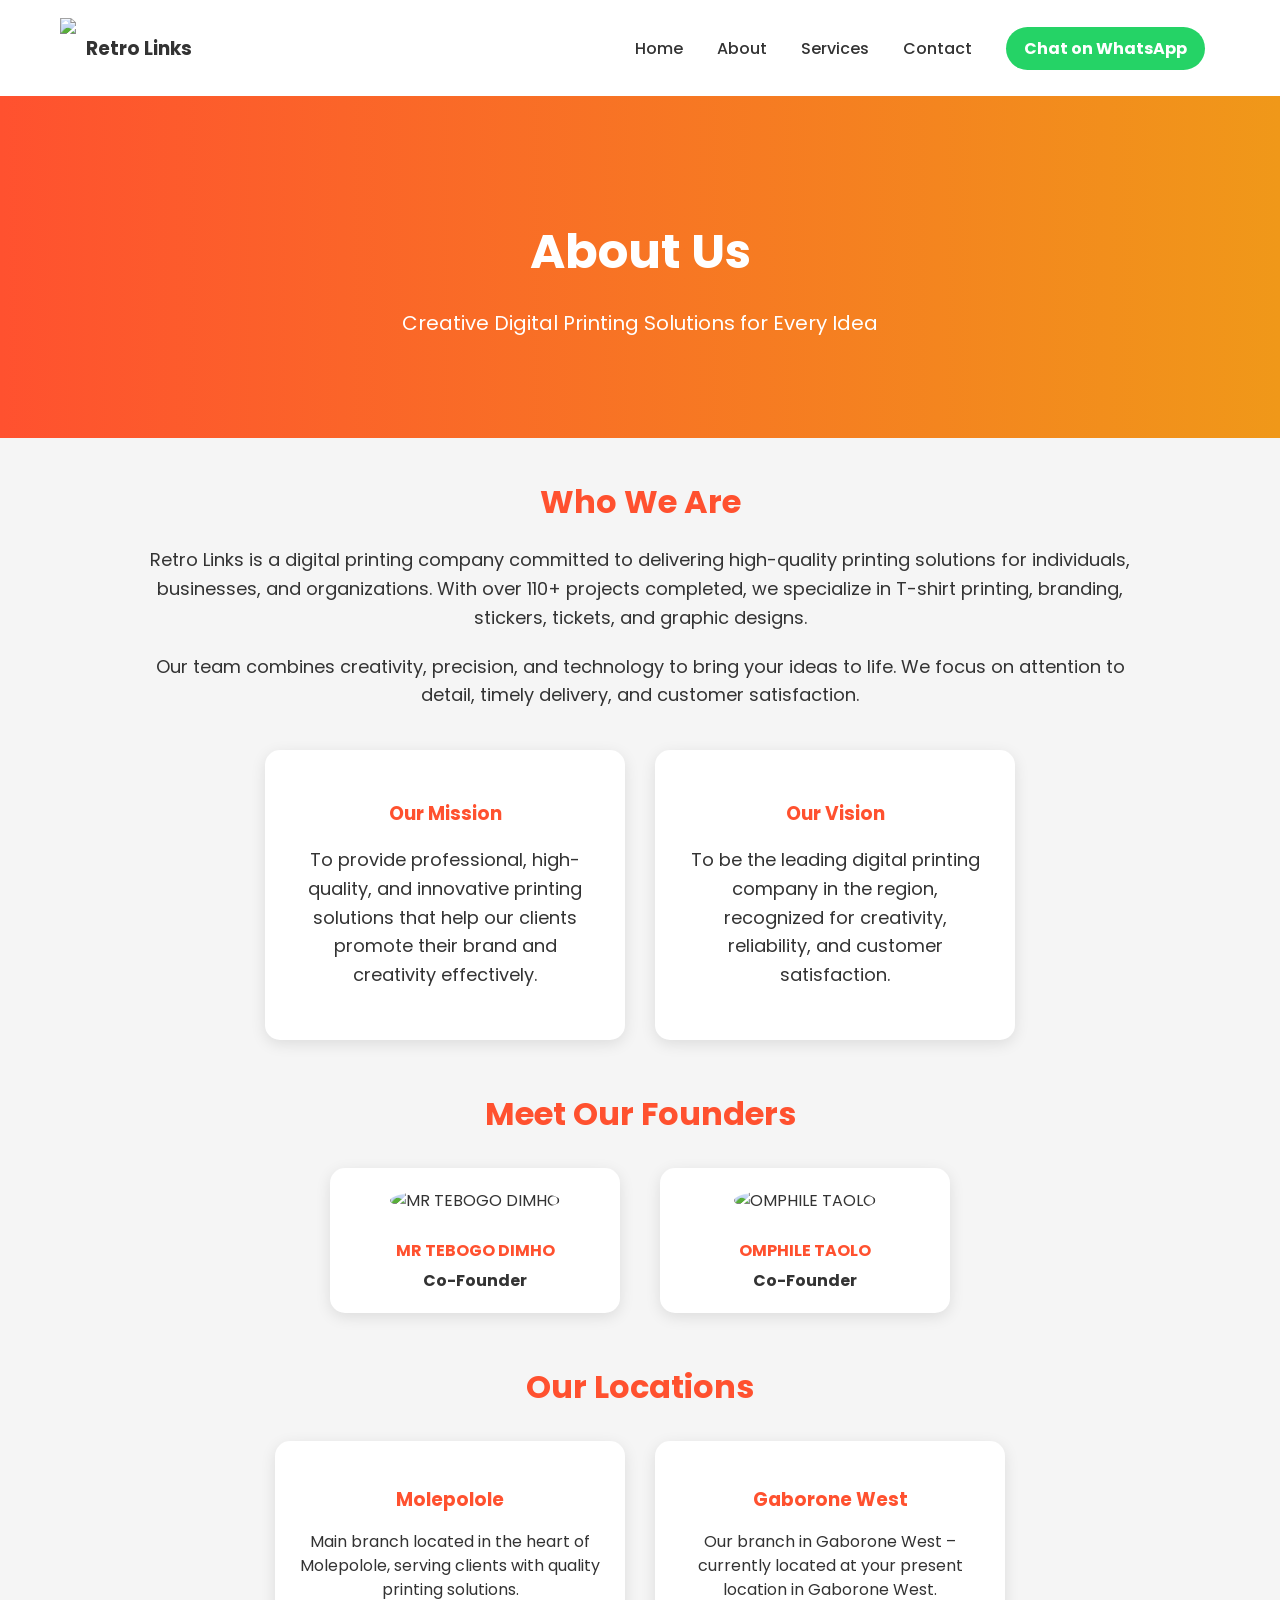
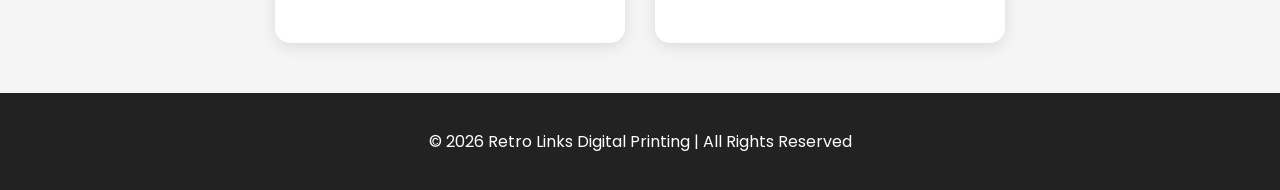
==== about.html @ a04a898c "Add files via upload" ====
<!DOCTYPE html>
<html lang="en">
<head>
<meta charset="UTF-8">
<meta name="viewport" content="width=device-width, initial-scale=1.0">
<title>About Us - Retro Links</title>

<link href="https://fonts.googleapis.com/css2?family=Poppins:wght@300;500;700&display=swap" rel="stylesheet">

<style>
body{
    margin:0;
    font-family:'Poppins', sans-serif;
    background:#f5f5f5;
    color:#333;
}

/* ===== HEADER ===== */
header{
    background:white;
    display:flex;
    justify-content:space-between;
    align-items:center;
    padding:15px 60px;
    box-shadow:0 2px 10px rgba(0,0,0,0.1);
}

.logo{
    display:flex;
    align-items:center;
}

.logo img{
    height:60px;
    margin-right:10px;
}

nav a{
    text-decoration:none;
    margin:0 15px;
    color:#333;
    font-weight:500;
    transition:.3s;
}

nav a:hover{
    color:#ff512f;
}

.whatsapp-btn{
    background:#25D366;
    color:white;
    padding:10px 18px;
    border-radius:25px;
    text-decoration:none;
    font-weight:bold;
    transition:.3s;
}

.whatsapp-btn:hover{
    background:#1ebe5d;
    transform:translateY(-2px);
}

/* ===== HERO ===== */
.hero{
    padding:80px 60px;
    background:linear-gradient(90deg,#ff512f,#f09819);
    color:white;
    text-align:center;
}

.hero h1{
    font-size:48px;
    margin-bottom:10px;
}

.hero p{
    font-size:20px;
}

/* ===== ABOUT CONTENT ===== */
.about-content{
    max-width:1000px;
    margin:40px auto;
    padding:0 20px;
    text-align:center;
}

.about-content h2{
    font-size:32px;
    margin-bottom:20px;
    color:#ff512f;
}

.about-content p{
    font-size:18px;
    line-height:1.6;
    margin-bottom:20px;
}

/* ===== MISSION / VISION ===== */
.mission-vision{
    display:flex;
    flex-wrap: wrap;
    justify-content: center;
    gap:30px;
    margin-top:40px;
}

.mission-vision .box{
    background:white;
    padding:30px;
    border-radius:15px;
    box-shadow:0 4px 15px rgba(0,0,0,0.1);
    width:300px;
    text-align:center;
}

.mission-vision h3{
    color:#ff512f;
    margin-bottom:15px;
}

/* ===== TEAM ===== */
.team{
    max-width:1000px;
    margin:50px auto;
    padding:0 20px;
    text-align:center;
}

.team h2{
    font-size:32px;
    color:#ff512f;
    margin-bottom:30px;
}

.team-members{
    display:flex;
    flex-wrap: wrap;
    justify-content: center;
    gap:40px;
}

.team-member{
    background:white;
    padding:20px;
    border-radius:15px;
    box-shadow:0 4px 15px rgba(0,0,0,0.1);
    width:250px;
    text-align:center;
}

.team-member img{
    width:150px;
    height:150px;
    border-radius:50%;
    object-fit:cover;
    margin-bottom:15px;
}

.team-member h4{
    margin:10px 0 5px;
    color:#ff512f;
}

.team-member p{
    font-weight:bold;
    margin:0;
}

/* ===== LOCATIONS ===== */
.locations{
    max-width:1000px;
    margin:50px auto;
    padding:0 20px;
    text-align:center;
}

.locations h2{
    font-size:32px;
    color:#ff512f;
    margin-bottom:30px;
}

.location-list{
    display:flex;
    flex-wrap: wrap;
    justify-content: center;
    gap:30px;
}

.location-box{
    background:white;
    padding:25px;
    border-radius:15px;
    box-shadow:0 4px 15px rgba(0,0,0,0.1);
    width:300px;
    text-align:center;
}

.location-box h3{
    color:#ff512f;
    margin-bottom:10px;
}

.location-box p{
    font-size:16px;
    line-height:1.5;
}

/* ===== FOOTER ===== */
footer{
    background:#222;
    color:white;
    text-align:center;
    padding:20px;
    margin-top:40px;
}
</style>
</head>
<body>

<!-- HEADER -->
<header>
<div class="logo">
    <img src="IMAGES/YH.JPG">
    <h3>Retro Links</h3>
</div>

<nav>
    <a href="index.html">Home</a>
    <a href="about.html">About</a>
    <a href="services.html">Services</a>
     <a href="contact.html">Contact</a>
    <a class="whatsapp-btn" href="https://wa.me/26772803135" target="_blank">
        Chat on WhatsApp
    </a>
</nav>
</header>

<!-- HERO -->
<section class="hero">
<h1>About Us</h1>
<p>Creative Digital Printing Solutions for Every Idea</p>
</section>

<!-- ABOUT CONTENT -->
<section class="about-content">
<h2>Who We Are</h2>
<p>Retro Links is a digital printing company committed to delivering high-quality printing solutions for individuals, businesses, and organizations. With over 110+ projects completed, we specialize in T-shirt printing, branding, stickers, tickets, and graphic designs.</p>
<p>Our team combines creativity, precision, and technology to bring your ideas to life. We focus on attention to detail, timely delivery, and customer satisfaction.</p>

<!-- MISSION & VISION -->
<div class="mission-vision">
    <div class="box">
        <h3>Our Mission</h3>
        <p>To provide professional, high-quality, and innovative printing solutions that help our clients promote their brand and creativity effectively.</p>
    </div>
    <div class="box">
        <h3>Our Vision</h3>
        <p>To be the leading digital printing company in the region, recognized for creativity, reliability, and customer satisfaction.</p>
    </div>
</div>
</section>

<!-- TEAM / FOUNDERS -->
<section class="team">
<h2>Meet Our Founders</h2>
<div class="team-members">
    <div class="team-member">
        <img src="IMAGES/team/tebogo.jpg" alt="MR TEBOGO DIMHO">
        <h4>MR TEBOGO DIMHO</h4>
        <p>Co-Founder</p>
    </div>
    <div class="team-member">
        <img src="IMAGES/team/omphile.jpg" alt="OMPHILE TAOLO">
        <h4>OMPHILE TAOLO</h4>
        <p>Co-Founder</p>
    </div>
</div>
</section>

<!-- LOCATIONS -->
<section class="locations">
<h2>Our Locations</h2>
<div class="location-list">
    <div class="location-box">
        <h3>Molepolole</h3>
        <p>Main branch located in the heart of Molepolole, serving clients with quality printing solutions.</p>
    </div>
    <div class="location-box">
        <h3>Gaborone West</h3>
        <p>Our branch in Gaborone West – currently located at your present location in Gaborone West.</p>
    </div>
</div>
</section>

<footer>
<p>© 2026 Retro Links Digital Printing | All Rights Reserved</p>
</footer>

</body>
</html>
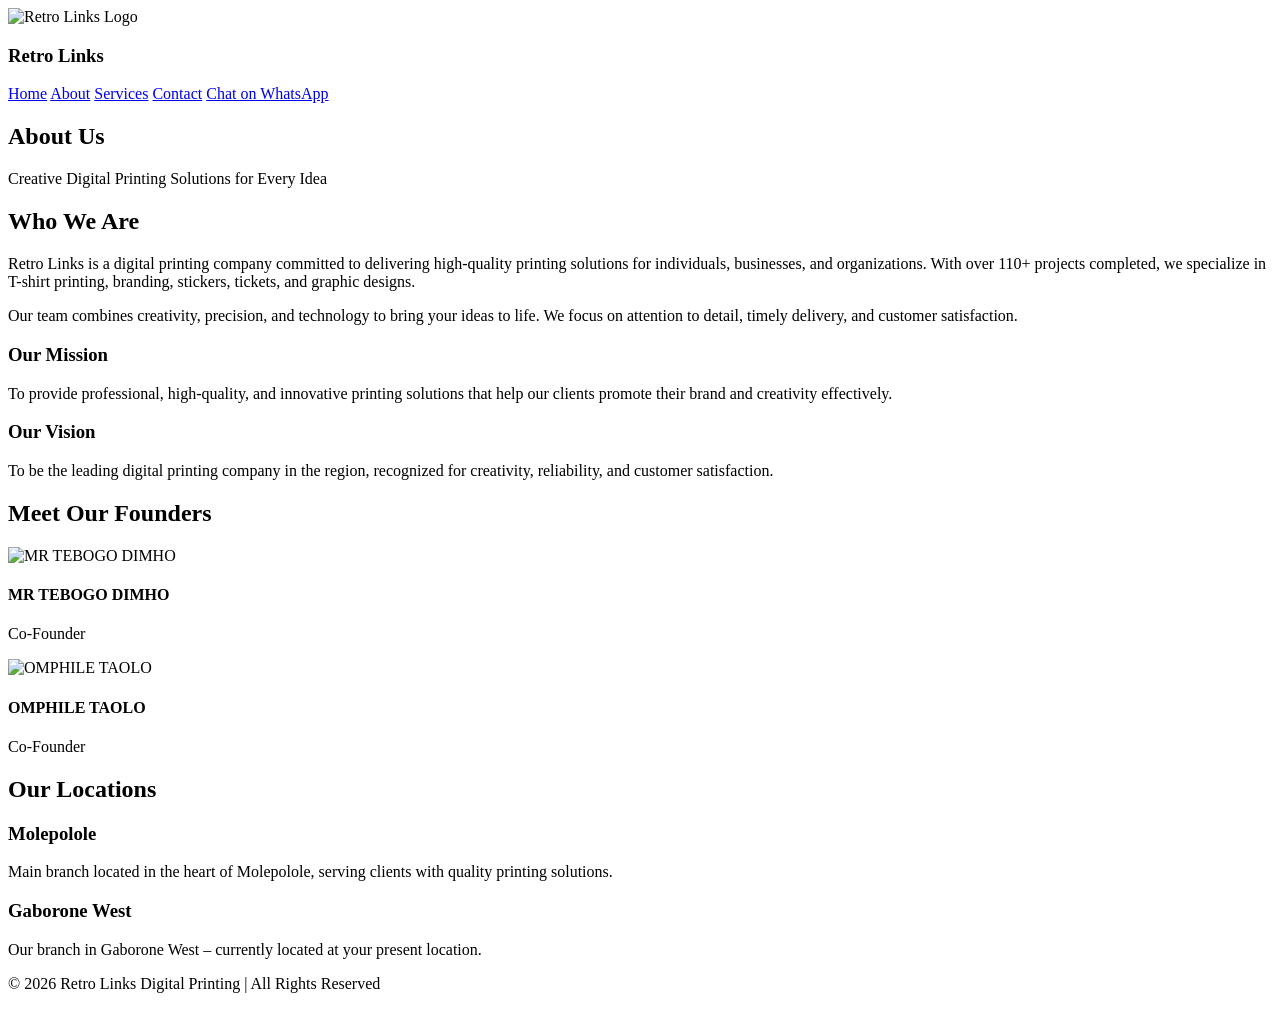
==== commit 49ec1a46: "Update about.html with SEO and mobile meta tags Added mobile-specific meta tags and SEO enhancements" ====
--- a/about.html
+++ b/about.html
@@ -1,305 +1,148 @@
 <!DOCTYPE html>
 <html lang="en">
 <head>
-<meta charset="UTF-8">
-<meta name="viewport" content="width=device-width, initial-scale=1.0">
-<title>About Us - Retro Links</title>
+    <meta charset="UTF-8">
 
-<link href="https://fonts.googleapis.com/css2?family=Poppins:wght@300;500;700&display=swap" rel="stylesheet">
+    <!-- MOBILE FIRST META TAGS -->
+    <meta name="viewport" content="width=device-width, initial-scale=1.0, maximum-scale=5.0">
+    <meta name="theme-color" content="#ff512f">
+    <meta name="mobile-web-app-capable" content="yes">
+    <meta name="apple-mobile-web-app-capable" content="yes">
+    <meta name="apple-mobile-web-app-status-bar-style" content="black-translucent">
+    <meta name="apple-mobile-web-app-title" content="About Retro Links">
+    <meta name="format-detection" content="telephone=yes">
 
-<style>
-body{
-    margin:0;
-    font-family:'Poppins', sans-serif;
-    background:#f5f5f5;
-    color:#333;
-}
+    <!-- SEO META TAGS (ABOUT PAGE SPECIFIC) -->
+    <meta name="description" content="Learn more about Retro Links Digital Printing – our story, mission, vision, and the team behind our creative printing solutions.">
+    <meta name="keywords" content="about Retro Links, digital printing company Botswana, printing team, mission vision printing business">
+    <meta name="author" content="Retro Links Digital Printing">
+    <meta name="robots" content="index, follow">
 
-/* ===== HEADER ===== */
-header{
-    background:white;
-    display:flex;
-    justify-content:space-between;
-    align-items:center;
-    padding:15px 60px;
-    box-shadow:0 2px 10px rgba(0,0,0,0.1);
-}
+    <title>About Us - Retro Links</title>
 
-.logo{
-    display:flex;
-    align-items:center;
-}
+    <!-- OPEN GRAPH (WhatsApp / Facebook) -->
+    <meta property="og:title" content="About Retro Links Digital Printing">
+    <meta property="og:description" content="Discover who we are, our mission, and the creative team behind Retro Links Digital Printing.">
+    <meta property="og:image" content="IMAGES/YH.JPG">
+    <meta property="og:type" content="website">
+    <meta property="og:locale" content="en_BW">
+    <meta property="og:url" content="https://yourwebsite.com/about.html">
 
-.logo img{
-    height:60px;
-    margin-right:10px;
-}
+    <!-- TWITTER -->
+    <meta name="twitter:card" content="summary_large_image">
+    <meta name="twitter:title" content="About Retro Links Digital Printing">
+    <meta name="twitter:description" content="Meet the team and learn more about Retro Links Digital Printing.">
+    <meta name="twitter:image" content="IMAGES/YH.JPG">
 
-nav a{
-    text-decoration:none;
-    margin:0 15px;
-    color:#333;
-    font-weight:500;
-    transition:.3s;
-}
+    <!-- GOOGLE FONT -->
+    <link href="https://fonts.googleapis.com/css2?family=Poppins:wght@300;500;700&display=swap" rel="stylesheet">
 
-nav a:hover{
-    color:#ff512f;
-}
+    <!-- EXTERNAL CSS -->
+    <link rel="stylesheet" href="styles.css">
+</head>
 
-.whatsapp-btn{
-    background:#25D366;
-    color:white;
-    padding:10px 18px;
-    border-radius:25px;
-    text-decoration:none;
-    font-weight:bold;
-    transition:.3s;
-}
-
-.whatsapp-btn:hover{
-    background:#1ebe5d;
-    transform:translateY(-2px);
-}
-
-/* ===== HERO ===== */
-.hero{
-    padding:80px 60px;
-    background:linear-gradient(90deg,#ff512f,#f09819);
-    color:white;
-    text-align:center;
-}
-
-.hero h1{
-    font-size:48px;
-    margin-bottom:10px;
-}
-
-.hero p{
-    font-size:20px;
-}
-
-/* ===== ABOUT CONTENT ===== */
-.about-content{
-    max-width:1000px;
-    margin:40px auto;
-    padding:0 20px;
-    text-align:center;
-}
-
-.about-content h2{
-    font-size:32px;
-    margin-bottom:20px;
-    color:#ff512f;
-}
-
-.about-content p{
-    font-size:18px;
-    line-height:1.6;
-    margin-bottom:20px;
-}
-
-/* ===== MISSION / VISION ===== */
-.mission-vision{
-    display:flex;
-    flex-wrap: wrap;
-    justify-content: center;
-    gap:30px;
-    margin-top:40px;
-}
-
-.mission-vision .box{
-    background:white;
-    padding:30px;
-    border-radius:15px;
-    box-shadow:0 4px 15px rgba(0,0,0,0.1);
-    width:300px;
-    text-align:center;
-}
-
-.mission-vision h3{
-    color:#ff512f;
-    margin-bottom:15px;
-}
-
-/* ===== TEAM ===== */
-.team{
-    max-width:1000px;
-    margin:50px auto;
-    padding:0 20px;
-    text-align:center;
-}
-
-.team h2{
-    font-size:32px;
-    color:#ff512f;
-    margin-bottom:30px;
-}
-
-.team-members{
-    display:flex;
-    flex-wrap: wrap;
-    justify-content: center;
-    gap:40px;
-}
-
-.team-member{
-    background:white;
-    padding:20px;
-    border-radius:15px;
-    box-shadow:0 4px 15px rgba(0,0,0,0.1);
-    width:250px;
-    text-align:center;
-}
-
-.team-member img{
-    width:150px;
-    height:150px;
-    border-radius:50%;
-    object-fit:cover;
-    margin-bottom:15px;
-}
-
-.team-member h4{
-    margin:10px 0 5px;
-    color:#ff512f;
-}
-
-.team-member p{
-    font-weight:bold;
-    margin:0;
-}
-
-/* ===== LOCATIONS ===== */
-.locations{
-    max-width:1000px;
-    margin:50px auto;
-    padding:0 20px;
-    text-align:center;
-}
-
-.locations h2{
-    font-size:32px;
-    color:#ff512f;
-    margin-bottom:30px;
-}
-
-.location-list{
-    display:flex;
-    flex-wrap: wrap;
-    justify-content: center;
-    gap:30px;
-}
-
-.location-box{
-    background:white;
-    padding:25px;
-    border-radius:15px;
-    box-shadow:0 4px 15px rgba(0,0,0,0.1);
-    width:300px;
-    text-align:center;
-}
-
-.location-box h3{
-    color:#ff512f;
-    margin-bottom:10px;
-}
-
-.location-box p{
-    font-size:16px;
-    line-height:1.5;
-}
-
-/* ===== FOOTER ===== */
-footer{
-    background:#222;
-    color:white;
-    text-align:center;
-    padding:20px;
-    margin-top:40px;
-}
-</style>
-</head>
 <body>
 
 <!-- HEADER -->
 <header>
-<div class="logo">
-    <img src="IMAGES/YH.JPG">
-    <h3>Retro Links</h3>
-</div>
+    <div class="logo">
+        <img src="IMAGES/YH.JPG" alt="Retro Links Logo">
+        <h3>Retro Links</h3>
+    </div>
 
-<nav>
-    <a href="index.html">Home</a>
-    <a href="about.html">About</a>
-    <a href="services.html">Services</a>
-     <a href="contact.html">Contact</a>
-    <a class="whatsapp-btn" href="https://wa.me/26772803135" target="_blank">
-        Chat on WhatsApp
-    </a>
-</nav>
+    <nav>
+        <a href="index.html">Home</a>
+        <a href="about.html">About</a>
+        <a href="services.html">Services</a>
+        <a href="contact.html">Contact</a>
+
+        <a class="whatsapp-btn" href="https://wa.me/26772803135" target="_blank">
+            Chat on WhatsApp
+        </a>
+    </nav>
 </header>
 
 <!-- HERO -->
 <section class="hero">
-<h1>About Us</h1>
-<p>Creative Digital Printing Solutions for Every Idea</p>
+    <h1>About Us</h1>
+    <p>Creative Digital Printing Solutions for Every Idea</p>
 </section>
 
 <!-- ABOUT CONTENT -->
 <section class="about-content">
-<h2>Who We Are</h2>
-<p>Retro Links is a digital printing company committed to delivering high-quality printing solutions for individuals, businesses, and organizations. With over 110+ projects completed, we specialize in T-shirt printing, branding, stickers, tickets, and graphic designs.</p>
-<p>Our team combines creativity, precision, and technology to bring your ideas to life. We focus on attention to detail, timely delivery, and customer satisfaction.</p>
+    <h2>Who We Are</h2>
 
-<!-- MISSION & VISION -->
-<div class="mission-vision">
-    <div class="box">
-        <h3>Our Mission</h3>
-        <p>To provide professional, high-quality, and innovative printing solutions that help our clients promote their brand and creativity effectively.</p>
+    <p>
+        Retro Links is a digital printing company committed to delivering high-quality printing solutions for individuals,
+        businesses, and organizations. With over 110+ projects completed, we specialize in T-shirt printing, branding,
+        stickers, tickets, and graphic designs.
+    </p>
+
+    <p>
+        Our team combines creativity, precision, and technology to bring your ideas to life. We focus on attention to detail,
+        timely delivery, and customer satisfaction.
+    </p>
+
+    <!-- MISSION & VISION -->
+    <div class="mission-vision">
+        <div class="box">
+            <h3>Our Mission</h3>
+            <p>
+                To provide professional, high-quality, and innovative printing solutions that help our clients promote
+                their brand and creativity effectively.
+            </p>
+        </div>
+
+        <div class="box">
+            <h3>Our Vision</h3>
+            <p>
+                To be the leading digital printing company in the region, recognized for creativity, reliability,
+                and customer satisfaction.
+            </p>
+        </div>
     </div>
-    <div class="box">
-        <h3>Our Vision</h3>
-        <p>To be the leading digital printing company in the region, recognized for creativity, reliability, and customer satisfaction.</p>
-    </div>
-</div>
 </section>
 
-<!-- TEAM / FOUNDERS -->
+<!-- TEAM -->
 <section class="team">
-<h2>Meet Our Founders</h2>
-<div class="team-members">
-    <div class="team-member">
-        <img src="IMAGES/team/tebogo.jpg" alt="MR TEBOGO DIMHO">
-        <h4>MR TEBOGO DIMHO</h4>
-        <p>Co-Founder</p>
+    <h2>Meet Our Founders</h2>
+
+    <div class="team-members">
+        <div class="team-member">
+            <img src="IMAGES/team/tebogo.jpg" alt="MR TEBOGO DIMHO">
+            <h4>MR TEBOGO DIMHO</h4>
+            <p>Co-Founder</p>
+        </div>
+
+        <div class="team-member">
+            <img src="IMAGES/team/omphile.jpg" alt="OMPHILE TAOLO">
+            <h4>OMPHILE TAOLO</h4>
+            <p>Co-Founder</p>
+        </div>
     </div>
-    <div class="team-member">
-        <img src="IMAGES/team/omphile.jpg" alt="OMPHILE TAOLO">
-        <h4>OMPHILE TAOLO</h4>
-        <p>Co-Founder</p>
-    </div>
-</div>
 </section>
 
 <!-- LOCATIONS -->
 <section class="locations">
-<h2>Our Locations</h2>
-<div class="location-list">
-    <div class="location-box">
-        <h3>Molepolole</h3>
-        <p>Main branch located in the heart of Molepolole, serving clients with quality printing solutions.</p>
+    <h2>Our Locations</h2>
+
+    <div class="location-list">
+        <div class="location-box">
+            <h3>Molepolole</h3>
+            <p>Main branch located in the heart of Molepolole, serving clients with quality printing solutions.</p>
+        </div>
+
+        <div class="location-box">
+            <h3>Gaborone West</h3>
+            <p>Our branch in Gaborone West – currently located at your present location.</p>
+        </div>
     </div>
-    <div class="location-box">
-        <h3>Gaborone West</h3>
-        <p>Our branch in Gaborone West – currently located at your present location in Gaborone West.</p>
-    </div>
-</div>
 </section>
 
+<!-- FOOTER -->
 <footer>
-<p>© 2026 Retro Links Digital Printing | All Rights Reserved</p>
+    <p>© 2026 Retro Links Digital Printing | All Rights Reserved</p>
 </footer>
 
 </body>
-</html>+</html>
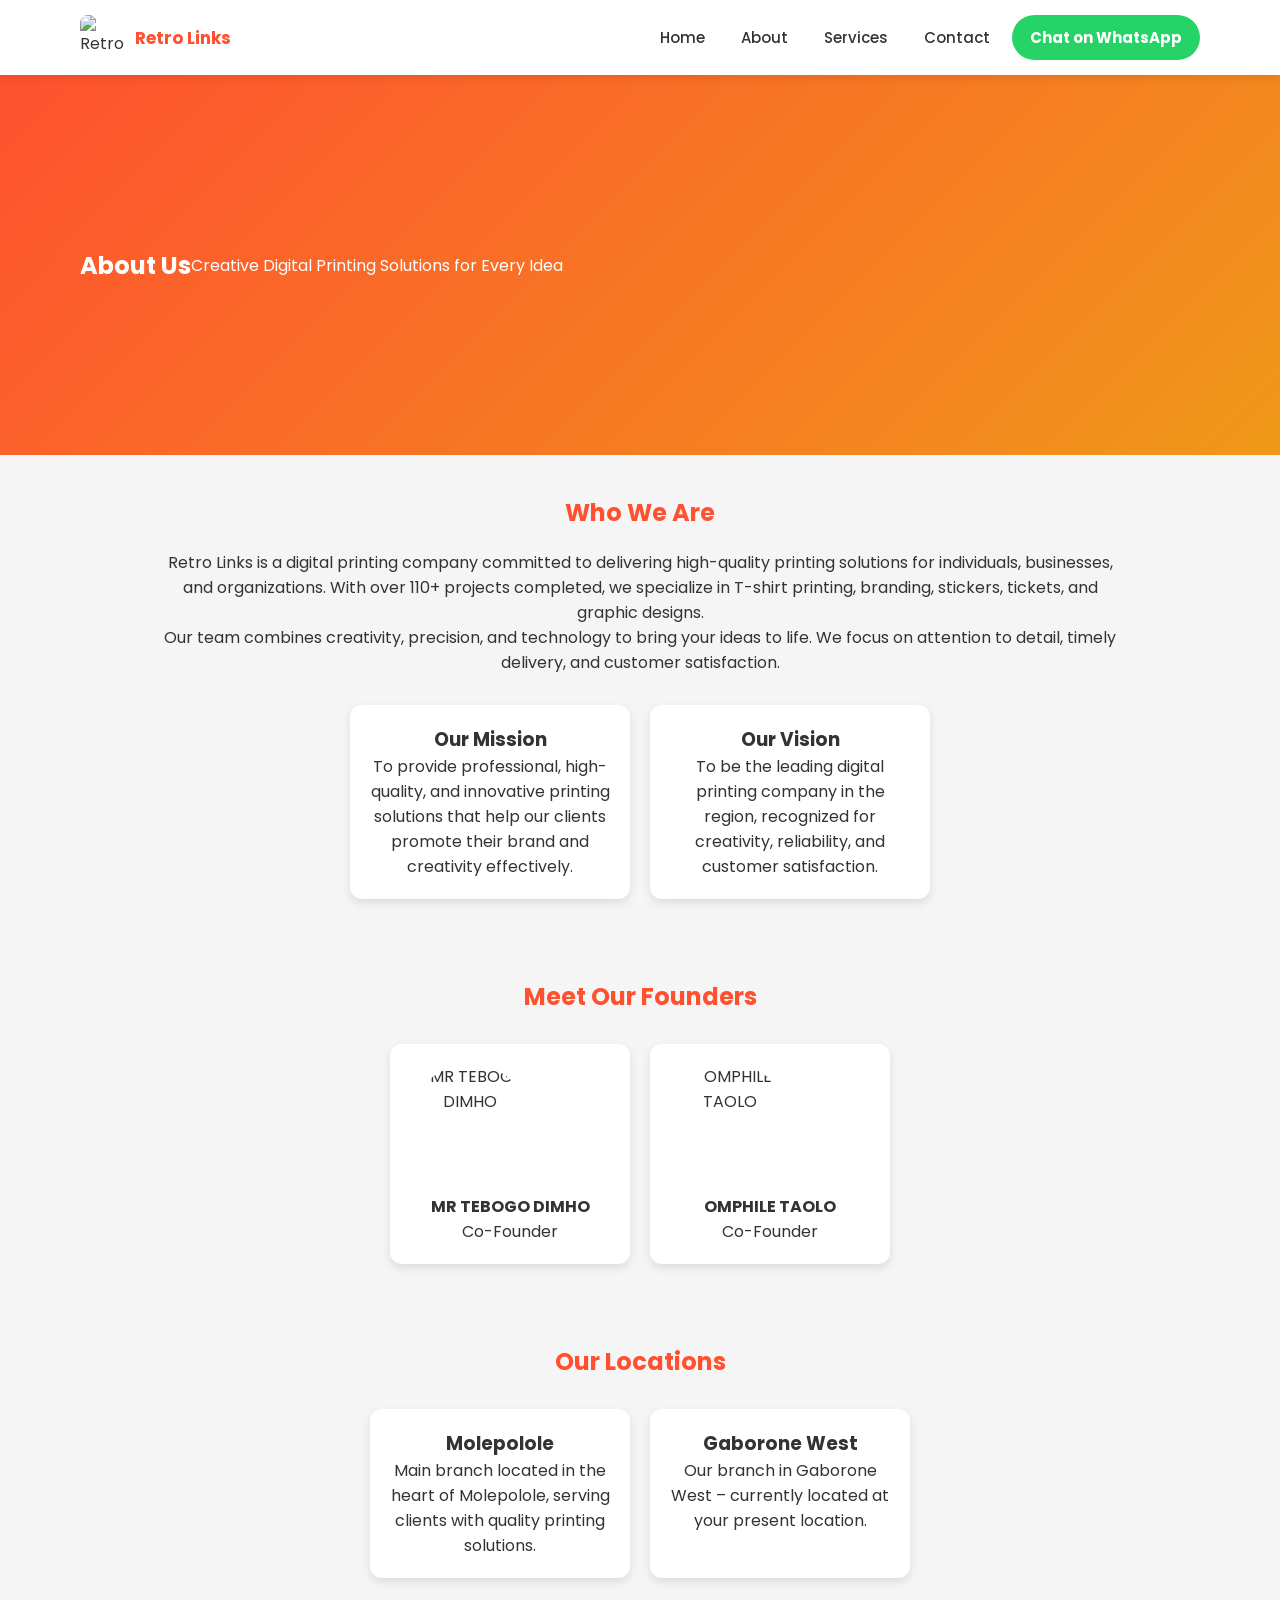
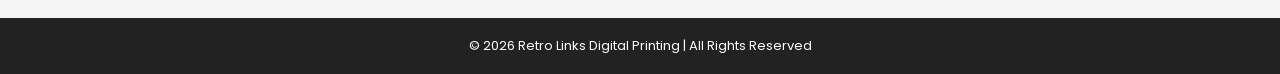
==== commit 035e499e: "Fix HTML encoding issues in about.html" ====
--- a/about.html
+++ b/about.html
@@ -38,7 +38,7 @@
     <link href="https://fonts.googleapis.com/css2?family=Poppins:wght@300;500;700&display=swap" rel="stylesheet">
 
     <!-- EXTERNAL CSS -->
-    <link rel="stylesheet" href="styles.css">
+    <link rel="stylesheet" href="style.css">
 </head>
 
 <body>
--- a/style.css
+++ b/style.css
@@ -0,0 +1,715 @@
+/* ===========================
+   BASE / MOBILE FIRST
+=========================== */
+*, *::before, *::after {
+  box-sizing: border-box;
+  margin: 0;
+  padding: 0;
+}
+
+body {
+  font-family: 'Poppins', sans-serif;
+  background: #f5f5f5;
+  color: #333;
+  font-size: 16px;
+  overflow-x: hidden;
+}
+
+img {
+  max-width: 100%;
+  display: block;
+}
+
+/* ===========================
+   HEADER / NAVBAR
+=========================== */
+header {
+  background: white;
+  display: flex;
+  justify-content: space-between;
+  align-items: center;
+  padding: 12px 20px;
+  box-shadow: 0 2px 10px rgba(0,0,0,0.1);
+  position: sticky;
+  top: 0;
+  z-index: 1000;
+}
+
+.logo {
+  display: flex;
+  align-items: center;
+  gap: 10px;
+}
+
+.logo img {
+  height: 45px;
+  width: 45px;
+  object-fit: cover;
+  border-radius: 8px;
+}
+
+.logo h3 {
+  font-size: 17px;
+  font-weight: 700;
+  color: #ff512f;
+}
+
+/* HAMBURGER BUTTON */
+.hamburger {
+  display: flex;
+  flex-direction: column;
+  justify-content: space-between;
+  width: 28px;
+  height: 20px;
+  background: none;
+  border: none;
+  cursor: pointer;
+  padding: 0;
+  z-index: 1100;
+}
+
+.hamburger span {
+  display: block;
+  height: 3px;
+  background: #333;
+  border-radius: 3px;
+  transition: all 0.3s ease;
+}
+
+.hamburger.active span:nth-child(1) {
+  transform: translateY(8.5px) rotate(45deg);
+}
+.hamburger.active span:nth-child(2) {
+  opacity: 0;
+}
+.hamburger.active span:nth-child(3) {
+  transform: translateY(-8.5px) rotate(-45deg);
+}
+
+/* MOBILE NAV MENU */
+.nav-right {
+  display: none;
+  flex-direction: column;
+  position: absolute;
+  top: 69px;
+  left: 0;
+  right: 0;
+  background: white;
+  padding: 20px;
+  box-shadow: 0 8px 20px rgba(0,0,0,0.12);
+  z-index: 999;
+}
+
+.nav-right.open {
+  display: flex;
+}
+
+nav {
+  display: flex;
+  flex-direction: column;
+  gap: 6px;
+}
+
+nav a {
+  text-decoration: none;
+  color: #333;
+  font-weight: 500;
+  padding: 10px 14px;
+  border-radius: 8px;
+  transition: 0.3s;
+  font-size: 15px;
+}
+
+nav a:hover {
+  color: #ff512f;
+  background: rgba(255,81,47,0.08);
+}
+
+.whatsapp-btn {
+  background: #25D366;
+  color: white !important;
+  padding: 11px 18px !important;
+  border-radius: 25px;
+  text-align: center;
+  font-weight: 700 !important;
+  margin-top: 8px;
+  transition: 0.3s;
+}
+
+.whatsapp-btn:hover {
+  background: #1ebe5d !important;
+  transform: translateY(-2px);
+  box-shadow: 0 5px 12px rgba(0,0,0,0.2);
+}
+
+/* ===========================
+   HERO
+=========================== */
+.hero {
+  display: flex;
+  flex-direction: column;
+  background: linear-gradient(135deg, #ff512f, #f09819);
+  color: white;
+  padding: 40px 20px 0;
+  text-align: center;
+  overflow: hidden;
+}
+
+.hero-text {
+  padding: 0 4px 20px;
+}
+
+.hero-text h1 {
+  font-size: 26px;
+  font-weight: 700;
+  margin-bottom: 10px;
+  line-height: 1.3;
+}
+
+.hero-text p {
+  font-size: 14px;
+  margin-bottom: 8px;
+  opacity: 0.95;
+}
+
+.hero-text .tagline {
+  font-size: 12px;
+  font-weight: 300;
+  opacity: 0.85;
+  letter-spacing: 0.04em;
+}
+
+.hero-image {
+  width: 100%;
+  max-height: 220px;
+  overflow: hidden;
+  display: flex;
+  justify-content: center;
+}
+
+.hero-image img {
+  width: 100%;
+  max-width: 360px;
+  height: 220px;
+  object-fit: cover;
+  object-position: top;
+}
+
+/* ===========================
+   SERVICES
+=========================== */
+.services {
+  text-align: center;
+  padding: 40px 20px;
+}
+
+.services h2 {
+  font-size: 22px;
+  margin-bottom: 28px;
+  font-weight: 700;
+  color: #222;
+}
+
+.service-container {
+  display: grid;
+  grid-template-columns: 1fr 1fr;
+  gap: 16px;
+}
+
+.service-card {
+  background: white;
+  padding: 12px;
+  border-radius: 12px;
+  box-shadow: 0 4px 12px rgba(0,0,0,0.08);
+  transition: 0.3s;
+  cursor: pointer;
+}
+
+.service-card img {
+  width: 100%;
+  height: 130px;
+  object-fit: cover;
+  border-radius: 8px;
+  transition: 0.4s;
+}
+
+.service-card img:hover {
+  box-shadow: 0 0 20px rgba(255,81,47,0.7);
+  transform: scale(1.04);
+}
+
+.service-card h3 {
+  margin-top: 10px;
+  font-size: 13px;
+  font-weight: 600;
+}
+
+.service-card p {
+  font-size: 12px;
+  color: #666;
+  margin-top: 4px;
+}
+
+/* ===========================
+   SPECIALS
+=========================== */
+.specials {
+  display: grid;
+  grid-template-columns: 1fr;
+  gap: 20px;
+  padding: 30px 20px;
+  background: white;
+}
+
+.special-card {
+  background: linear-gradient(135deg, #ff512f, #f09819);
+  color: white;
+  padding: 30px 20px;
+  border-radius: 15px;
+  box-shadow: 0 8px 25px rgba(0,0,0,0.15);
+  text-align: center;
+  transition: 0.4s;
+  cursor: pointer;
+}
+
+.special-card h3 {
+  font-size: 22px;
+  margin-bottom: 10px;
+}
+
+.special-card p {
+  font-size: 15px;
+  opacity: 0.95;
+}
+
+.special-card:hover {
+  transform: scale(1.03);
+  box-shadow: 0 0 30px rgba(255,153,51,0.7);
+}
+
+/* ===========================
+   WHATSAPP CTA
+=========================== */
+.cta {
+  background: #1f7a4c;
+  color: white;
+  text-align: center;
+  padding: 50px 20px;
+}
+
+.cta h2 {
+  font-size: 18px;
+  margin-bottom: 24px;
+  line-height: 1.5;
+}
+
+.cta a {
+  display: inline-block;
+  background: #25D366;
+  color: white;
+  padding: 14px 28px;
+  border-radius: 30px;
+  text-decoration: none;
+  font-size: 16px;
+  font-weight: 700;
+  transition: 0.3s;
+}
+
+.cta a:hover {
+  background: #1ebe5d;
+  transform: translateY(-3px);
+  box-shadow: 0 6px 15px rgba(0,0,0,0.25);
+}
+
+.cta a:active {
+  transform: scale(0.95);
+}
+
+/* ===========================
+   FOOTER
+=========================== */
+footer {
+  background: #222;
+  color: white;
+  text-align: center;
+  padding: 18px 20px;
+  font-size: 13px;
+}
+
+/* ===========================
+   TABLET — 600px+
+=========================== */
+@media (min-width: 600px) {
+
+  header {
+    padding: 14px 30px;
+  }
+
+  .hero {
+    flex-direction: row;
+    align-items: center;
+    padding: 40px 30px 0;
+    text-align: left;
+    min-height: 300px;
+  }
+
+  .hero-text {
+    flex: 1;
+    padding-bottom: 0;
+    padding-right: 20px;
+  }
+
+  .hero-text h1 {
+    font-size: 30px;
+  }
+
+  .hero-text p {
+    font-size: 15px;
+  }
+
+  .hero-image {
+    flex: 0 0 auto;
+    max-height: 300px;
+    width: 40%;
+  }
+
+  .hero-image img {
+    height: 300px;
+    max-width: 100%;
+  }
+
+  .service-container {
+    grid-template-columns: repeat(2, 1fr);
+    gap: 20px;
+  }
+
+  .service-card img {
+    height: 160px;
+  }
+
+  .specials {
+    grid-template-columns: repeat(2, 1fr);
+    padding: 40px 30px;
+  }
+}
+
+/* ===========================
+   LAPTOP / DESKTOP — 900px+
+=========================== */
+@media (min-width: 900px) {
+
+  /* Show desktop nav, hide hamburger */
+  .hamburger {
+    display: none;
+  }
+
+  .nav-right {
+    display: flex !important;
+    flex-direction: row;
+    position: static;
+    padding: 0;
+    box-shadow: none;
+    background: none;
+    top: auto;
+    left: auto;
+    right: auto;
+  }
+
+  nav {
+    flex-direction: row;
+    align-items: center;
+    gap: 8px;
+  }
+
+  .whatsapp-btn {
+    margin-top: 0;
+  }
+
+  header {
+    padding: 15px 60px;
+  }
+
+  .hero {
+    min-height: 380px;
+    padding: 0 60px;
+  }
+
+  .hero-text h1 {
+    font-size: 42px;
+  }
+
+  .hero-text p {
+    font-size: 17px;
+  }
+
+  .hero-image {
+    max-height: 380px;
+    width: auto;
+  }
+
+  .hero-image img {
+    height: 380px;
+    width: auto;
+  }
+
+  .services {
+    padding: 60px 60px;
+  }
+
+  .services h2 {
+    font-size: 32px;
+  }
+
+  .service-container {
+    grid-template-columns: repeat(4, 1fr);
+    gap: 25px;
+  }
+
+  .service-card img {
+    height: 220px;
+  }
+
+  .service-card h3 {
+    font-size: 16px;
+  }
+
+  .service-card p {
+    font-size: 14px;
+  }
+
+  .specials {
+    padding: 60px;
+    grid-template-columns: repeat(2, 1fr);
+    gap: 30px;
+  }
+
+  .cta h2 {
+    font-size: 24px;
+  }
+}
+
+/* ===========================
+   LARGE DESKTOP — 1200px+
+=========================== */
+@media (min-width: 1200px) {
+  header {
+    padding: 15px 80px;
+  }
+
+  .hero {
+    padding: 0 80px;
+  }
+
+  .services,
+  .specials {
+    padding: 70px 80px;
+  }
+}
+/* ===========================
+   EXTRA STYLES FOR ALL PAGES
+   (ADD BELOW YOUR EXISTING CSS)
+=========================== */
+
+/* ===== ABOUT PAGE ===== */
+.about-content {
+  max-width: 1000px;
+  margin: auto;
+  text-align: center;
+  padding: 40px 20px;
+}
+
+.about-content h2 {
+  color: #ff512f;
+  margin-bottom: 20px;
+}
+
+.mission-vision {
+  display: flex;
+  flex-wrap: wrap;
+  justify-content: center;
+  gap: 20px;
+  margin-top: 30px;
+}
+
+.box {
+  background: white;
+  padding: 20px;
+  border-radius: 12px;
+  width: 280px;
+  box-shadow: 0 4px 10px rgba(0,0,0,0.1);
+}
+
+/* ===== TEAM ===== */
+.team {
+  text-align: center;
+  padding: 40px 20px;
+}
+
+.team h2 {
+  color: #ff512f;
+  margin-bottom: 30px;
+}
+
+.team-members {
+  display: flex;
+  flex-wrap: wrap;
+  justify-content: center;
+  gap: 20px;
+}
+
+.team-member {
+  background: white;
+  padding: 20px;
+  border-radius: 12px;
+  width: 240px;
+  box-shadow: 0 4px 10px rgba(0,0,0,0.1);
+}
+
+.team-member img {
+  width: 120px;
+  height: 120px;
+  border-radius: 50%;
+  object-fit: cover;
+  margin-bottom: 10px;
+}
+
+/* ===== LOCATIONS ===== */
+.locations {
+  text-align: center;
+  padding: 40px 20px;
+}
+
+.locations h2 {
+  color: #ff512f;
+  margin-bottom: 30px;
+}
+
+.location-list {
+  display: flex;
+  flex-wrap: wrap;
+  justify-content: center;
+  gap: 20px;
+}
+
+.location-box {
+  background: white;
+  padding: 20px;
+  width: 260px;
+  border-radius: 12px;
+  box-shadow: 0 4px 10px rgba(0,0,0,0.1);
+}
+
+/* ===== CONTACT PAGE ===== */
+.contact-section {
+  max-width: 1000px;
+  margin: auto;
+  padding: 40px 20px;
+}
+
+.contact-section h2 {
+  text-align: center;
+  color: #ff512f;
+  margin-bottom: 30px;
+}
+
+.contact-container {
+  display: flex;
+  flex-wrap: wrap;
+  justify-content: center;
+  gap: 30px;
+}
+
+.contact-form {
+  background: white;
+  padding: 20px;
+  width: 320px;
+  border-radius: 12px;
+  display: flex;
+  flex-direction: column;
+  box-shadow: 0 4px 10px rgba(0,0,0,0.1);
+}
+
+.contact-form input,
+.contact-form textarea {
+  margin-bottom: 10px;
+  padding: 10px;
+  border-radius: 6px;
+  border: 1px solid #ccc;
+}
+
+.contact-form button {
+  background: #ff512f;
+  color: white;
+  border: none;
+  padding: 12px;
+  border-radius: 25px;
+  cursor: pointer;
+  font-weight: bold;
+}
+
+.contact-form button:hover {
+  background: #f09819;
+}
+
+.contact-info {
+  width: 280px;
+  text-align: center;
+}
+
+.contact-info a {
+  display: inline-block;
+  margin-top: 10px;
+  padding: 10px 15px;
+  border-radius: 25px;
+  background: #ff512f;
+  color: white;
+  text-decoration: none;
+}
+
+/* ===== SERVICES PAGE FIX ===== */
+.service-buttons {
+  margin-bottom: 25px;
+}
+
+.service-buttons button.active {
+  background: #f09819;
+}
+
+/* IMPROVE GALLERY */
+.gallery img {
+  transition: transform 0.3s, box-shadow 0.3s;
+}
+
+.gallery img:hover {
+  transform: scale(1.05);
+  box-shadow: 0 5px 15px rgba(0,0,0,0.3);
+}
+
+/* MODAL CLOSE BUTTON */
+#preview-modal span {
+  position: absolute;
+  top: 20px;
+  right: 30px;
+  color: white;
+  font-size: 35px;
+  cursor: pointer;
+}
+
+/* ===== SMALL PHONE FIXES ===== */
+@media(max-width:480px){
+  .hero h1 {
+    font-size: 22px;
+  }
+
+  .hero p {
+    font-size: 14px;
+  }
+
+  .contact-form,
+  .contact-info,
+  .location-box,
+  .team-member,
+  .box {
+    width: 95%;
+  }
+}
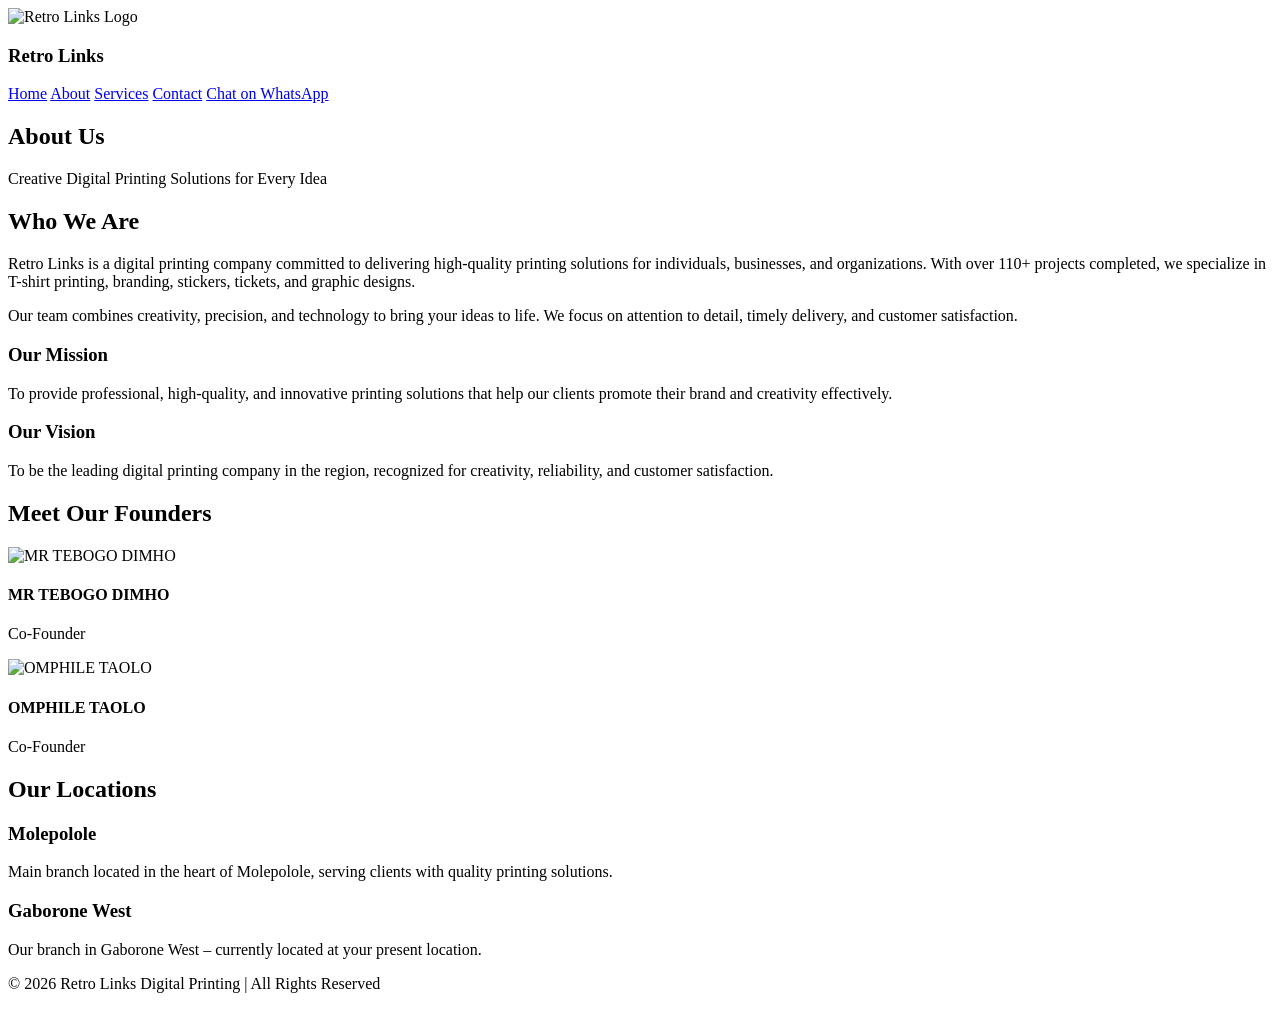
==== commit 5c376178: "Update about.html" ====
--- a/about.html
+++ b/about.html
@@ -23,7 +23,7 @@
     <!-- OPEN GRAPH (WhatsApp / Facebook) -->
     <meta property="og:title" content="About Retro Links Digital Printing">
     <meta property="og:description" content="Discover who we are, our mission, and the creative team behind Retro Links Digital Printing.">
-    <meta property="og:image" content="IMAGES/YH.JPG">
+    <meta property="og:image" content="IMAGES/YH.jpg">
     <meta property="og:type" content="website">
     <meta property="og:locale" content="en_BW">
     <meta property="og:url" content="https://yourwebsite.com/about.html">
@@ -32,13 +32,13 @@
     <meta name="twitter:card" content="summary_large_image">
     <meta name="twitter:title" content="About Retro Links Digital Printing">
     <meta name="twitter:description" content="Meet the team and learn more about Retro Links Digital Printing.">
-    <meta name="twitter:image" content="IMAGES/YH.JPG">
+    <meta name="twitter:image" content="IMAGES/YH.jpg">
 
     <!-- GOOGLE FONT -->
     <link href="https://fonts.googleapis.com/css2?family=Poppins:wght@300;500;700&display=swap" rel="stylesheet">
 
     <!-- EXTERNAL CSS -->
-    <link rel="stylesheet" href="style.css">
+    <link rel="stylesheet" href="style4.css">
 </head>
 
 <body>
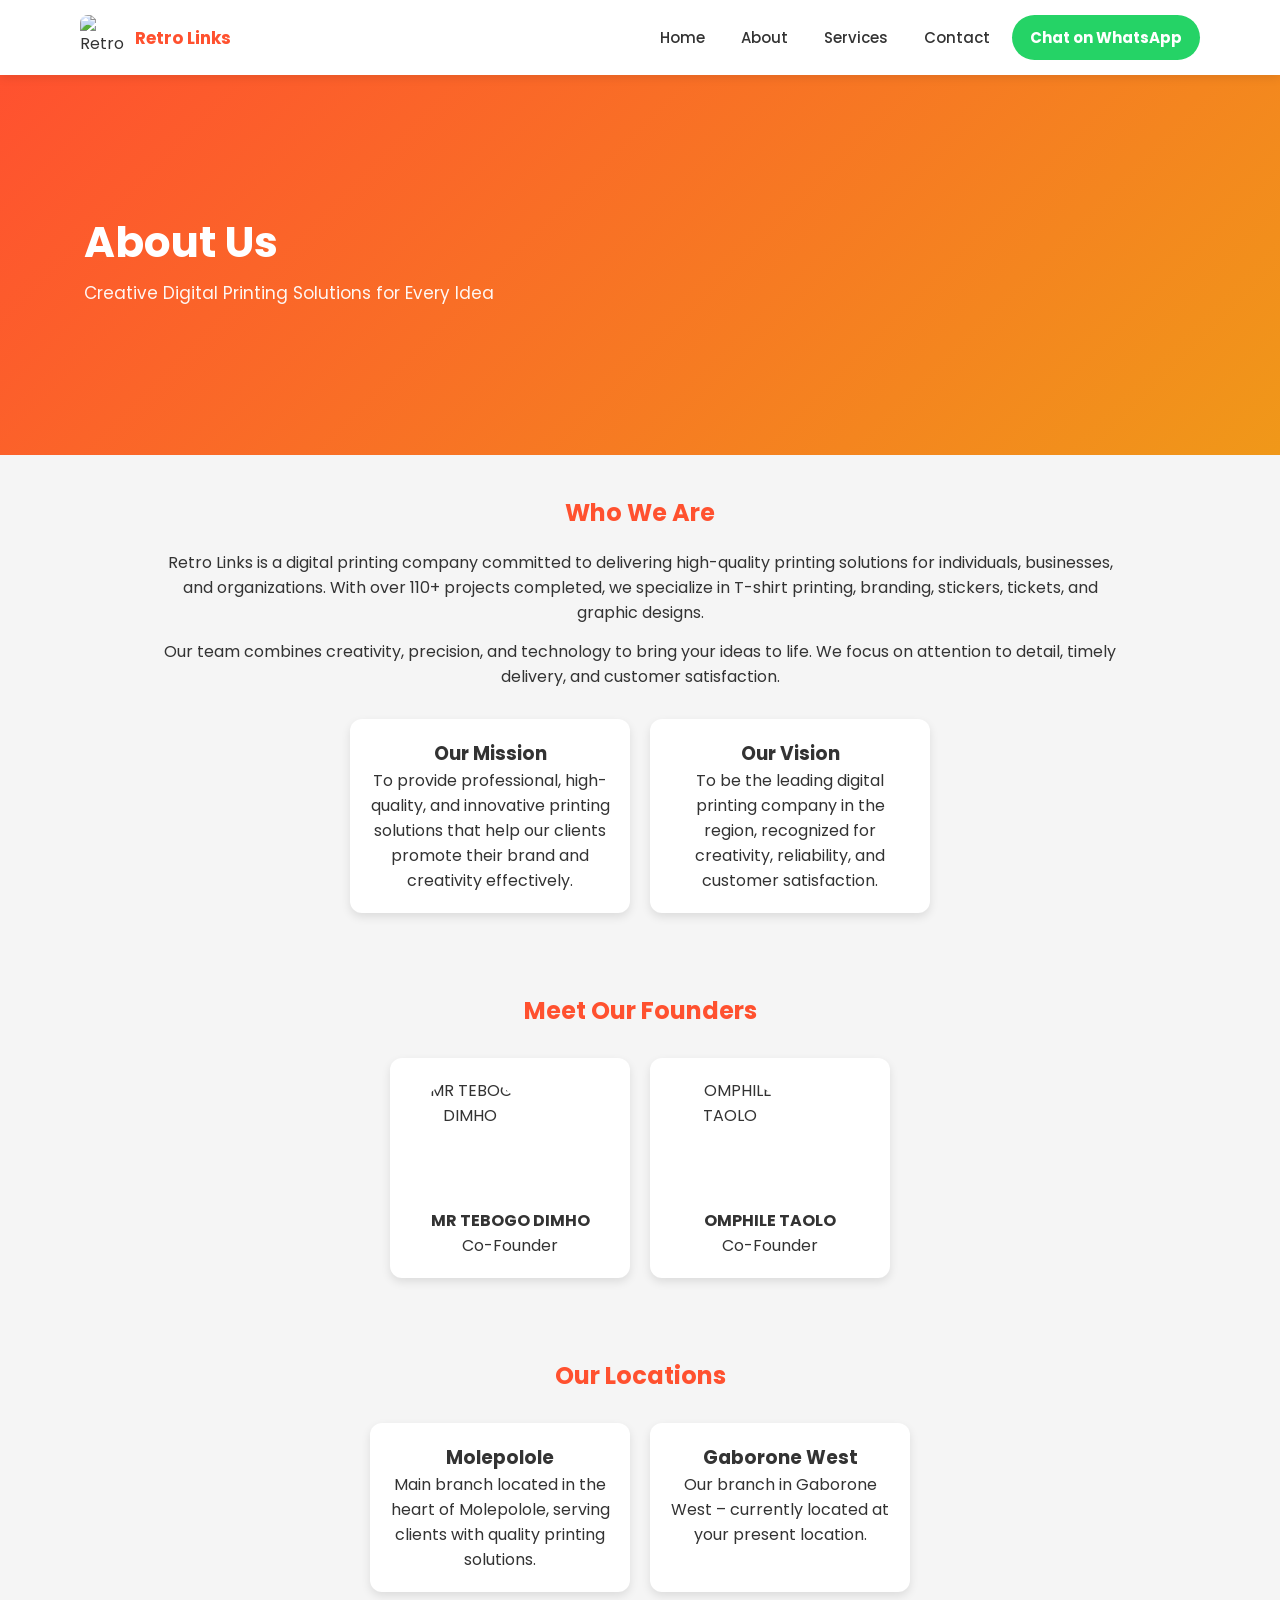
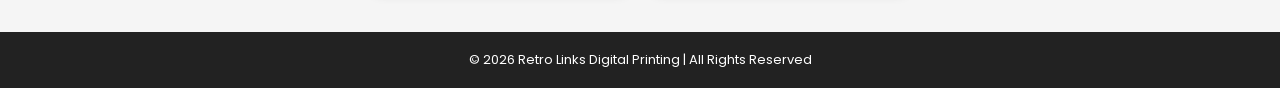
==== commit c06cc7d7: "Implement mobile navigation and update footer Added a hamburger menu for mobile navigation and updat" ====
--- a/about.html
+++ b/about.html
@@ -1,148 +1,152 @@
 <!DOCTYPE html>
 <html lang="en">
 <head>
-    <meta charset="UTF-8">
-
-    <!-- MOBILE FIRST META TAGS -->
-    <meta name="viewport" content="width=device-width, initial-scale=1.0, maximum-scale=5.0">
-    <meta name="theme-color" content="#ff512f">
-    <meta name="mobile-web-app-capable" content="yes">
-    <meta name="apple-mobile-web-app-capable" content="yes">
-    <meta name="apple-mobile-web-app-status-bar-style" content="black-translucent">
-    <meta name="apple-mobile-web-app-title" content="About Retro Links">
-    <meta name="format-detection" content="telephone=yes">
-
-    <!-- SEO META TAGS (ABOUT PAGE SPECIFIC) -->
-    <meta name="description" content="Learn more about Retro Links Digital Printing – our story, mission, vision, and the team behind our creative printing solutions.">
-    <meta name="keywords" content="about Retro Links, digital printing company Botswana, printing team, mission vision printing business">
-    <meta name="author" content="Retro Links Digital Printing">
-    <meta name="robots" content="index, follow">
-
-    <title>About Us - Retro Links</title>
-
-    <!-- OPEN GRAPH (WhatsApp / Facebook) -->
-    <meta property="og:title" content="About Retro Links Digital Printing">
-    <meta property="og:description" content="Discover who we are, our mission, and the creative team behind Retro Links Digital Printing.">
-    <meta property="og:image" content="IMAGES/YH.jpg">
-    <meta property="og:type" content="website">
-    <meta property="og:locale" content="en_BW">
-    <meta property="og:url" content="https://yourwebsite.com/about.html">
-
-    <!-- TWITTER -->
-    <meta name="twitter:card" content="summary_large_image">
-    <meta name="twitter:title" content="About Retro Links Digital Printing">
-    <meta name="twitter:description" content="Meet the team and learn more about Retro Links Digital Printing.">
-    <meta name="twitter:image" content="IMAGES/YH.jpg">
-
-    <!-- GOOGLE FONT -->
-    <link href="https://fonts.googleapis.com/css2?family=Poppins:wght@300;500;700&display=swap" rel="stylesheet">
-
-    <!-- EXTERNAL CSS -->
-    <link rel="stylesheet" href="style4.css">
+  <meta charset="UTF-8">
+  <meta name="viewport" content="width=device-width, initial-scale=1.0, maximum-scale=5.0">
+  <meta name="theme-color" content="#ff512f">
+  <meta name="mobile-web-app-capable" content="yes">
+  <meta name="apple-mobile-web-app-capable" content="yes">
+  <meta name="apple-mobile-web-app-status-bar-style" content="black-translucent">
+  <meta name="apple-mobile-web-app-title" content="About Retro Links">
+  <meta name="format-detection" content="telephone=yes">
+  <meta name="description" content="Learn more about Retro Links Digital Printing – our story, mission, vision, and the team behind our creative printing solutions.">
+  <meta name="keywords" content="about Retro Links, digital printing company Botswana, printing team, mission vision printing business">
+  <meta name="author" content="Retro Links Digital Printing">
+  <meta name="robots" content="index, follow">
+  <title>About Us - Retro Links</title>
+  <meta property="og:title" content="About Retro Links Digital Printing">
+  <meta property="og:description" content="Discover who we are, our mission, and the creative team behind Retro Links Digital Printing.">
+  <meta property="og:image" content="IMAGES/YH.JPG">
+  <meta property="og:type" content="website">
+  <meta property="og:locale" content="en_BW">
+  <meta property="og:url" content="https://yourwebsite.com/about.html">
+  <meta name="twitter:card" content="summary_large_image">
+  <meta name="twitter:title" content="About Retro Links Digital Printing">
+  <meta name="twitter:description" content="Meet the team and learn more about Retro Links Digital Printing.">
+  <meta name="twitter:image" content="IMAGES/YH.JPG">
+  <link href="https://fonts.googleapis.com/css2?family=Poppins:wght@300;500;700&display=swap" rel="stylesheet">
+  <link rel="stylesheet" href="style2.css">
 </head>
 
 <body>
 
 <!-- HEADER -->
 <header>
-    <div class="logo">
-        <img src="IMAGES/YH.JPG" alt="Retro Links Logo">
-        <h3>Retro Links</h3>
-    </div>
+  <div class="logo">
+    <img src="IMAGES/YH.JPG" alt="Retro Links Logo">
+    <h3>Retro Links</h3>
+  </div>
 
+  <button class="hamburger" id="hamburger">
+    <span></span>
+    <span></span>
+    <span></span>
+  </button>
+
+  <div class="nav-right" id="navMenu">
     <nav>
-        <a href="index.html">Home</a>
-        <a href="about.html">About</a>
-        <a href="services.html">Services</a>
-        <a href="contact.html">Contact</a>
-
-        <a class="whatsapp-btn" href="https://wa.me/26772803135" target="_blank">
-            Chat on WhatsApp
-        </a>
+      <a href="index.html">Home</a>
+      <a href="about.html">About</a>
+      <a href="services.html">Services</a>
+      <a href="contact.html">Contact</a>
+      <a class="whatsapp-btn" href="https://wa.me/26772803135" target="_blank">Chat on WhatsApp</a>
     </nav>
+  </div>
 </header>
 
 <!-- HERO -->
 <section class="hero">
+  <div class="hero-text">
     <h1>About Us</h1>
     <p>Creative Digital Printing Solutions for Every Idea</p>
+  </div>
 </section>
 
 <!-- ABOUT CONTENT -->
 <section class="about-content">
-    <h2>Who We Are</h2>
+  <h2>Who We Are</h2>
 
-    <p>
-        Retro Links is a digital printing company committed to delivering high-quality printing solutions for individuals,
-        businesses, and organizations. With over 110+ projects completed, we specialize in T-shirt printing, branding,
-        stickers, tickets, and graphic designs.
-    </p>
+  <p>
+    Retro Links is a digital printing company committed to delivering high-quality printing solutions for individuals,
+    businesses, and organizations. With over 110+ projects completed, we specialize in T-shirt printing, branding,
+    stickers, tickets, and graphic designs.
+  </p>
 
-    <p>
-        Our team combines creativity, precision, and technology to bring your ideas to life. We focus on attention to detail,
-        timely delivery, and customer satisfaction.
-    </p>
+  <p style="margin-top: 14px;">
+    Our team combines creativity, precision, and technology to bring your ideas to life. We focus on attention to detail,
+    timely delivery, and customer satisfaction.
+  </p>
 
-    <!-- MISSION & VISION -->
-    <div class="mission-vision">
-        <div class="box">
-            <h3>Our Mission</h3>
-            <p>
-                To provide professional, high-quality, and innovative printing solutions that help our clients promote
-                their brand and creativity effectively.
-            </p>
-        </div>
+  <!-- MISSION & VISION -->
+  <div class="mission-vision">
+    <div class="box">
+      <h3>Our Mission</h3>
+      <p>
+        To provide professional, high-quality, and innovative printing solutions that help our clients promote
+        their brand and creativity effectively.
+      </p>
+    </div>
 
-        <div class="box">
-            <h3>Our Vision</h3>
-            <p>
-                To be the leading digital printing company in the region, recognized for creativity, reliability,
-                and customer satisfaction.
-            </p>
-        </div>
+    <div class="box">
+      <h3>Our Vision</h3>
+      <p>
+        To be the leading digital printing company in the region, recognized for creativity, reliability,
+        and customer satisfaction.
+      </p>
     </div>
+  </div>
 </section>
 
 <!-- TEAM -->
 <section class="team">
-    <h2>Meet Our Founders</h2>
+  <h2>Meet Our Founders</h2>
 
-    <div class="team-members">
-        <div class="team-member">
-            <img src="IMAGES/team/tebogo.jpg" alt="MR TEBOGO DIMHO">
-            <h4>MR TEBOGO DIMHO</h4>
-            <p>Co-Founder</p>
-        </div>
+  <div class="team-members">
+    <div class="team-member">
+      <img src="IMAGES/team/tebogo.jpg" alt="MR TEBOGO DIMHO">
+      <h4>MR TEBOGO DIMHO</h4>
+      <p>Co-Founder</p>
+    </div>
 
-        <div class="team-member">
-            <img src="IMAGES/team/omphile.jpg" alt="OMPHILE TAOLO">
-            <h4>OMPHILE TAOLO</h4>
-            <p>Co-Founder</p>
-        </div>
+    <div class="team-member">
+      <img src="IMAGES/team/omphile.jpg" alt="OMPHILE TAOLO">
+      <h4>OMPHILE TAOLO</h4>
+      <p>Co-Founder</p>
     </div>
+  </div>
 </section>
 
 <!-- LOCATIONS -->
 <section class="locations">
-    <h2>Our Locations</h2>
+  <h2>Our Locations</h2>
 
-    <div class="location-list">
-        <div class="location-box">
-            <h3>Molepolole</h3>
-            <p>Main branch located in the heart of Molepolole, serving clients with quality printing solutions.</p>
-        </div>
+  <div class="location-list">
+    <div class="location-box">
+      <h3>Molepolole</h3>
+      <p>Main branch located in the heart of Molepolole, serving clients with quality printing solutions.</p>
+    </div>
 
-        <div class="location-box">
-            <h3>Gaborone West</h3>
-            <p>Our branch in Gaborone West – currently located at your present location.</p>
-        </div>
+    <div class="location-box">
+      <h3>Gaborone West</h3>
+      <p>Our branch in Gaborone West – currently located at your present location.</p>
     </div>
+  </div>
 </section>
 
 <!-- FOOTER -->
 <footer>
-    <p>© 2026 Retro Links Digital Printing | All Rights Reserved</p>
+  <p>© 2026 Retro Links Digital Printing | All Rights Reserved</p>
 </footer>
+
+<script>
+  const hamburger = document.getElementById("hamburger");
+  const navMenu = document.getElementById("navMenu");
+
+  hamburger.addEventListener("click", () => {
+    hamburger.classList.toggle("active");
+    navMenu.classList.toggle("open");
+  });
+</script>
 
 </body>
 </html>
--- a/style2.css
+++ b/style2.css
@@ -0,0 +1,788 @@
+/* ===========================
+   BASE / MOBILE FIRST
+=========================== */
+*, *::before, *::after {
+  box-sizing: border-box;
+  margin: 0;
+  padding: 0;
+}
+
+body {
+  font-family: 'Poppins', sans-serif;
+  background: #f5f5f5;
+  color: #333;
+  font-size: 16px;
+  overflow-x: hidden;
+}
+
+img {
+  max-width: 100%;
+  display: block;
+}
+
+/* ===========================
+   HEADER / NAVBAR
+=========================== */
+header {
+  background: white;
+  display: flex;
+  justify-content: space-between;
+  align-items: center;
+  padding: 12px 20px;
+  box-shadow: 0 2px 10px rgba(0,0,0,0.1);
+  position: sticky;
+  top: 0;
+  z-index: 1000;
+}
+
+.logo {
+  display: flex;
+  align-items: center;
+  gap: 10px;
+}
+
+.logo img {
+  height: 45px;
+  width: 45px;
+  object-fit: cover;
+  border-radius: 8px;
+}
+
+.logo h3 {
+  font-size: 17px;
+  font-weight: 700;
+  color: #ff512f;
+}
+
+/* HAMBURGER BUTTON */
+.hamburger {
+  display: flex;
+  flex-direction: column;
+  justify-content: space-between;
+  width: 28px;
+  height: 20px;
+  background: none;
+  border: none;
+  cursor: pointer;
+  padding: 0;
+  z-index: 1100;
+}
+
+.hamburger span {
+  display: block;
+  height: 3px;
+  background: #333;
+  border-radius: 3px;
+  transition: all 0.3s ease;
+}
+
+.hamburger.active span:nth-child(1) {
+  transform: translateY(8.5px) rotate(45deg);
+}
+.hamburger.active span:nth-child(2) {
+  opacity: 0;
+}
+.hamburger.active span:nth-child(3) {
+  transform: translateY(-8.5px) rotate(-45deg);
+}
+
+/* MOBILE NAV MENU */
+.nav-right {
+  display: none;
+  flex-direction: column;
+  position: absolute;
+  top: 69px;
+  left: 0;
+  right: 0;
+  background: white;
+  padding: 20px;
+  box-shadow: 0 8px 20px rgba(0,0,0,0.12);
+  z-index: 999;
+}
+
+.nav-right.open {
+  display: flex;
+}
+
+nav {
+  display: flex;
+  flex-direction: column;
+  gap: 6px;
+}
+
+nav a {
+  text-decoration: none;
+  color: #333;
+  font-weight: 500;
+  padding: 10px 14px;
+  border-radius: 8px;
+  transition: 0.3s;
+  font-size: 15px;
+}
+
+nav a:hover {
+  color: #ff512f;
+  background: rgba(255,81,47,0.08);
+}
+
+.whatsapp-btn {
+  background: #25D366;
+  color: white !important;
+  padding: 11px 18px !important;
+  border-radius: 25px;
+  text-align: center;
+  font-weight: 700 !important;
+  margin-top: 8px;
+  transition: 0.3s;
+}
+
+.whatsapp-btn:hover {
+  background: #1ebe5d !important;
+  transform: translateY(-2px);
+  box-shadow: 0 5px 12px rgba(0,0,0,0.2);
+}
+
+/* ===========================
+   HERO
+=========================== */
+.hero {
+  display: flex;
+  flex-direction: column;
+  background: linear-gradient(135deg, #ff512f, #f09819);
+  color: white;
+  padding: 40px 20px 0;
+  text-align: center;
+  overflow: hidden;
+}
+
+.hero-text {
+  padding: 0 4px 20px;
+}
+
+.hero-text h1 {
+  font-size: 26px;
+  font-weight: 700;
+  margin-bottom: 10px;
+  line-height: 1.3;
+}
+
+.hero-text p {
+  font-size: 14px;
+  margin-bottom: 8px;
+  opacity: 0.95;
+}
+
+.hero-text .tagline {
+  font-size: 12px;
+  font-weight: 300;
+  opacity: 0.85;
+  letter-spacing: 0.04em;
+}
+
+.hero-image {
+  width: 100%;
+  max-height: 220px;
+  overflow: hidden;
+  display: flex;
+  justify-content: center;
+}
+
+.hero-image img {
+  width: 100%;
+  max-width: 360px;
+  height: 220px;
+  object-fit: cover;
+  object-position: top;
+}
+
+/* ===========================
+   SERVICES
+=========================== */
+.services {
+  text-align: center;
+  padding: 40px 20px;
+}
+
+.services h2 {
+  font-size: 22px;
+  margin-bottom: 28px;
+  font-weight: 700;
+  color: #222;
+}
+
+.service-container {
+  display: grid;
+  grid-template-columns: 1fr 1fr;
+  gap: 16px;
+}
+
+.service-card {
+  background: white;
+  padding: 12px;
+  border-radius: 12px;
+  box-shadow: 0 4px 12px rgba(0,0,0,0.08);
+  transition: 0.3s;
+  cursor: pointer;
+}
+
+.service-card img {
+  width: 100%;
+  height: 130px;
+  object-fit: cover;
+  border-radius: 8px;
+  transition: 0.4s;
+}
+
+.service-card img:hover {
+  box-shadow: 0 0 20px rgba(255,81,47,0.7);
+  transform: scale(1.04);
+}
+
+.service-card h3 {
+  margin-top: 10px;
+  font-size: 13px;
+  font-weight: 600;
+}
+
+.service-card p {
+  font-size: 12px;
+  color: #666;
+  margin-top: 4px;
+}
+
+/* ===========================
+   SPECIALS
+=========================== */
+.specials {
+  display: grid;
+  grid-template-columns: 1fr;
+  gap: 20px;
+  padding: 30px 20px;
+  background: white;
+}
+
+.special-card {
+  background: linear-gradient(135deg, #ff512f, #f09819);
+  color: white;
+  padding: 30px 20px;
+  border-radius: 15px;
+  box-shadow: 0 8px 25px rgba(0,0,0,0.15);
+  text-align: center;
+  transition: 0.4s;
+  cursor: pointer;
+}
+
+.special-card h3 {
+  font-size: 22px;
+  margin-bottom: 10px;
+}
+
+.special-card p {
+  font-size: 15px;
+  opacity: 0.95;
+}
+
+.special-card:hover {
+  transform: scale(1.03);
+  box-shadow: 0 0 30px rgba(255,153,51,0.7);
+}
+
+/* ===========================
+   WHATSAPP CTA
+=========================== */
+.cta {
+  background: #1f7a4c;
+  color: white;
+  text-align: center;
+  padding: 50px 20px;
+}
+
+.cta h2 {
+  font-size: 18px;
+  margin-bottom: 24px;
+  line-height: 1.5;
+}
+
+.cta a {
+  display: inline-block;
+  background: #25D366;
+  color: white;
+  padding: 14px 28px;
+  border-radius: 30px;
+  text-decoration: none;
+  font-size: 16px;
+  font-weight: 700;
+  transition: 0.3s;
+}
+
+.cta a:hover {
+  background: #1ebe5d;
+  transform: translateY(-3px);
+  box-shadow: 0 6px 15px rgba(0,0,0,0.25);
+}
+
+.cta a:active {
+  transform: scale(0.95);
+}
+
+/* ===========================
+   FOOTER
+=========================== */
+footer {
+  background: #222;
+  color: white;
+  text-align: center;
+  padding: 18px 20px;
+  font-size: 13px;
+}
+
+/* ===========================
+   TABLET — 600px+
+=========================== */
+@media (min-width: 600px) {
+
+  header {
+    padding: 14px 30px;
+  }
+
+  .hero {
+    flex-direction: row;
+    align-items: center;
+    padding: 40px 30px 0;
+    text-align: left;
+    min-height: 300px;
+  }
+
+  .hero-text {
+    flex: 1;
+    padding-bottom: 0;
+    padding-right: 20px;
+  }
+
+  .hero-text h1 {
+    font-size: 30px;
+  }
+
+  .hero-text p {
+    font-size: 15px;
+  }
+
+  .hero-image {
+    flex: 0 0 auto;
+    max-height: 300px;
+    width: 40%;
+  }
+
+  .hero-image img {
+    height: 300px;
+    max-width: 100%;
+  }
+
+  .service-container {
+    grid-template-columns: repeat(2, 1fr);
+    gap: 20px;
+  }
+
+  .service-card img {
+    height: 160px;
+  }
+
+  .specials {
+    grid-template-columns: repeat(2, 1fr);
+    padding: 40px 30px;
+  }
+}
+
+/* ===========================
+   LAPTOP / DESKTOP — 900px+
+=========================== */
+@media (min-width: 900px) {
+
+  /* Show desktop nav, hide hamburger */
+  .hamburger {
+    display: none;
+  }
+
+  .nav-right {
+    display: flex !important;
+    flex-direction: row;
+    position: static;
+    padding: 0;
+    box-shadow: none;
+    background: none;
+    top: auto;
+    left: auto;
+    right: auto;
+  }
+
+  nav {
+    flex-direction: row;
+    align-items: center;
+    gap: 8px;
+  }
+
+  .whatsapp-btn {
+    margin-top: 0;
+  }
+
+  header {
+    padding: 15px 60px;
+  }
+
+  .hero {
+    min-height: 380px;
+    padding: 0 60px;
+  }
+
+  .hero-text h1 {
+    font-size: 42px;
+  }
+
+  .hero-text p {
+    font-size: 17px;
+  }
+
+  .hero-image {
+    max-height: 380px;
+    width: auto;
+  }
+
+  .hero-image img {
+    height: 380px;
+    width: auto;
+  }
+
+  .services {
+    padding: 60px 60px;
+  }
+
+  .services h2 {
+    font-size: 32px;
+  }
+
+  .service-container {
+    grid-template-columns: repeat(4, 1fr);
+    gap: 25px;
+  }
+
+  .service-card img {
+    height: 220px;
+  }
+
+  .service-card h3 {
+    font-size: 16px;
+  }
+
+  .service-card p {
+    font-size: 14px;
+  }
+
+  .specials {
+    padding: 60px;
+    grid-template-columns: repeat(2, 1fr);
+    gap: 30px;
+  }
+
+  .cta h2 {
+    font-size: 24px;
+  }
+}
+
+/* ===========================
+   LARGE DESKTOP — 1200px+
+=========================== */
+@media (min-width: 1200px) {
+  header {
+    padding: 15px 80px;
+  }
+
+  .hero {
+    padding: 0 80px;
+  }
+
+  .services,
+  .specials {
+    padding: 70px 80px;
+  }
+}
+/* ===========================
+   EXTRA STYLES FOR ALL PAGES
+   (ADD BELOW YOUR EXISTING CSS)
+=========================== */
+
+/* ===== ABOUT PAGE ===== */
+.about-content {
+  max-width: 1000px;
+  margin: auto;
+  text-align: center;
+  padding: 40px 20px;
+}
+
+.about-content h2 {
+  color: #ff512f;
+  margin-bottom: 20px;
+}
+
+.mission-vision {
+  display: flex;
+  flex-wrap: wrap;
+  justify-content: center;
+  gap: 20px;
+  margin-top: 30px;
+}
+
+.box {
+  background: white;
+  padding: 20px;
+  border-radius: 12px;
+  width: 280px;
+  box-shadow: 0 4px 10px rgba(0,0,0,0.1);
+}
+
+/* ===== TEAM ===== */
+.team {
+  text-align: center;
+  padding: 40px 20px;
+}
+
+.team h2 {
+  color: #ff512f;
+  margin-bottom: 30px;
+}
+
+.team-members {
+  display: flex;
+  flex-wrap: wrap;
+  justify-content: center;
+  gap: 20px;
+}
+
+.team-member {
+  background: white;
+  padding: 20px;
+  border-radius: 12px;
+  width: 240px;
+  box-shadow: 0 4px 10px rgba(0,0,0,0.1);
+}
+
+.team-member img {
+  width: 120px;
+  height: 120px;
+  border-radius: 50%;
+  object-fit: cover;
+  margin-bottom: 10px;
+}
+
+/* ===== LOCATIONS ===== */
+.locations {
+  text-align: center;
+  padding: 40px 20px;
+}
+
+.locations h2 {
+  color: #ff512f;
+  margin-bottom: 30px;
+}
+
+.location-list {
+  display: flex;
+  flex-wrap: wrap;
+  justify-content: center;
+  gap: 20px;
+}
+
+.location-box {
+  background: white;
+  padding: 20px;
+  width: 260px;
+  border-radius: 12px;
+  box-shadow: 0 4px 10px rgba(0,0,0,0.1);
+}
+
+/* ===== CONTACT PAGE ===== */
+.contact-section {
+  max-width: 1000px;
+  margin: auto;
+  padding: 40px 20px;
+}
+
+.contact-section h2 {
+  text-align: center;
+  color: #ff512f;
+  margin-bottom: 30px;
+}
+
+.contact-container {
+  display: flex;
+  flex-wrap: wrap;
+  justify-content: center;
+  gap: 30px;
+}
+
+.contact-form {
+  background: white;
+  padding: 20px;
+  width: 320px;
+  border-radius: 12px;
+  display: flex;
+  flex-direction: column;
+  box-shadow: 0 4px 10px rgba(0,0,0,0.1);
+}
+
+.contact-form input,
+.contact-form textarea {
+  margin-bottom: 10px;
+  padding: 10px;
+  border-radius: 6px;
+  border: 1px solid #ccc;
+}
+
+.contact-form button {
+  background: #ff512f;
+  color: white;
+  border: none;
+  padding: 12px;
+  border-radius: 25px;
+  cursor: pointer;
+  font-weight: bold;
+}
+
+.contact-form button:hover {
+  background: #f09819;
+}
+
+.contact-info {
+  width: 280px;
+  text-align: center;
+}
+
+.contact-info a {
+  display: inline-block;
+  margin-top: 10px;
+  padding: 10px 15px;
+  border-radius: 25px;
+  background: #ff512f;
+  color: white;
+  text-decoration: none;
+}
+
+/* ===== SERVICES PAGE ===== */
+.service-buttons {
+  display: flex;
+  flex-wrap: wrap;
+  gap: 10px;
+  justify-content: center;
+  margin-bottom: 25px;
+}
+
+.service-buttons button {
+  padding: 9px 20px;
+  border-radius: 25px;
+  border: 2px solid #ff512f;
+  background: white;
+  color: #ff512f;
+  font-family: 'Poppins', sans-serif;
+  font-size: 13px;
+  font-weight: 600;
+  cursor: pointer;
+  transition: background 0.3s, color 0.3s, transform 0.2s;
+}
+
+.service-buttons button:hover {
+  background: #ff512f;
+  color: white;
+  transform: translateY(-2px);
+}
+
+.service-buttons button.active {
+  background: #f09819;
+  color: white;
+  border-color: #f09819;
+}
+
+/* GALLERY GRID */
+.gallery {
+  display: grid;
+  grid-template-columns: repeat(2, 1fr);
+  gap: 12px;
+}
+
+.gallery img {
+  width: 100%;
+  aspect-ratio: 4 / 3;
+  object-fit: cover;
+  border-radius: 10px;
+  cursor: pointer;
+  transition: transform 0.3s, box-shadow 0.3s;
+}
+
+.gallery img:hover {
+  transform: scale(1.05);
+  box-shadow: 0 5px 15px rgba(0,0,0,0.3);
+}
+
+/* MODAL */
+#preview-modal {
+  display: none;
+  position: fixed;
+  inset: 0;
+  background: rgba(0,0,0,0.88);
+  z-index: 9999;
+  align-items: center;
+  justify-content: center;
+}
+
+#preview-modal img {
+  max-width: 92vw;
+  max-height: 88vh;
+  border-radius: 10px;
+  object-fit: contain;
+}
+
+#preview-modal span {
+  position: absolute;
+  top: 20px;
+  right: 30px;
+  color: white;
+  font-size: 35px;
+  cursor: pointer;
+}
+
+/* ===== SMALL PHONE FIXES ===== */
+@media(max-width:480px){
+  .hero h1 {
+    font-size: 22px;
+  }
+
+  .hero p {
+    font-size: 14px;
+  }
+
+  .contact-form,
+  .contact-info,
+  .location-box,
+  .team-member,
+  .box {
+    width: 95%;
+  }
+}
+
+/* GALLERY RESPONSIVE */
+@media (min-width: 600px) {
+  .gallery {
+    grid-template-columns: repeat(3, 1fr);
+    gap: 16px;
+  }
+}
+
+@media (min-width: 900px) {
+  .gallery {
+    grid-template-columns: repeat(4, 1fr);
+    gap: 20px;
+  }
+
+  .service-buttons button {
+    font-size: 14px;
+    padding: 10px 24px;
+  }
+}
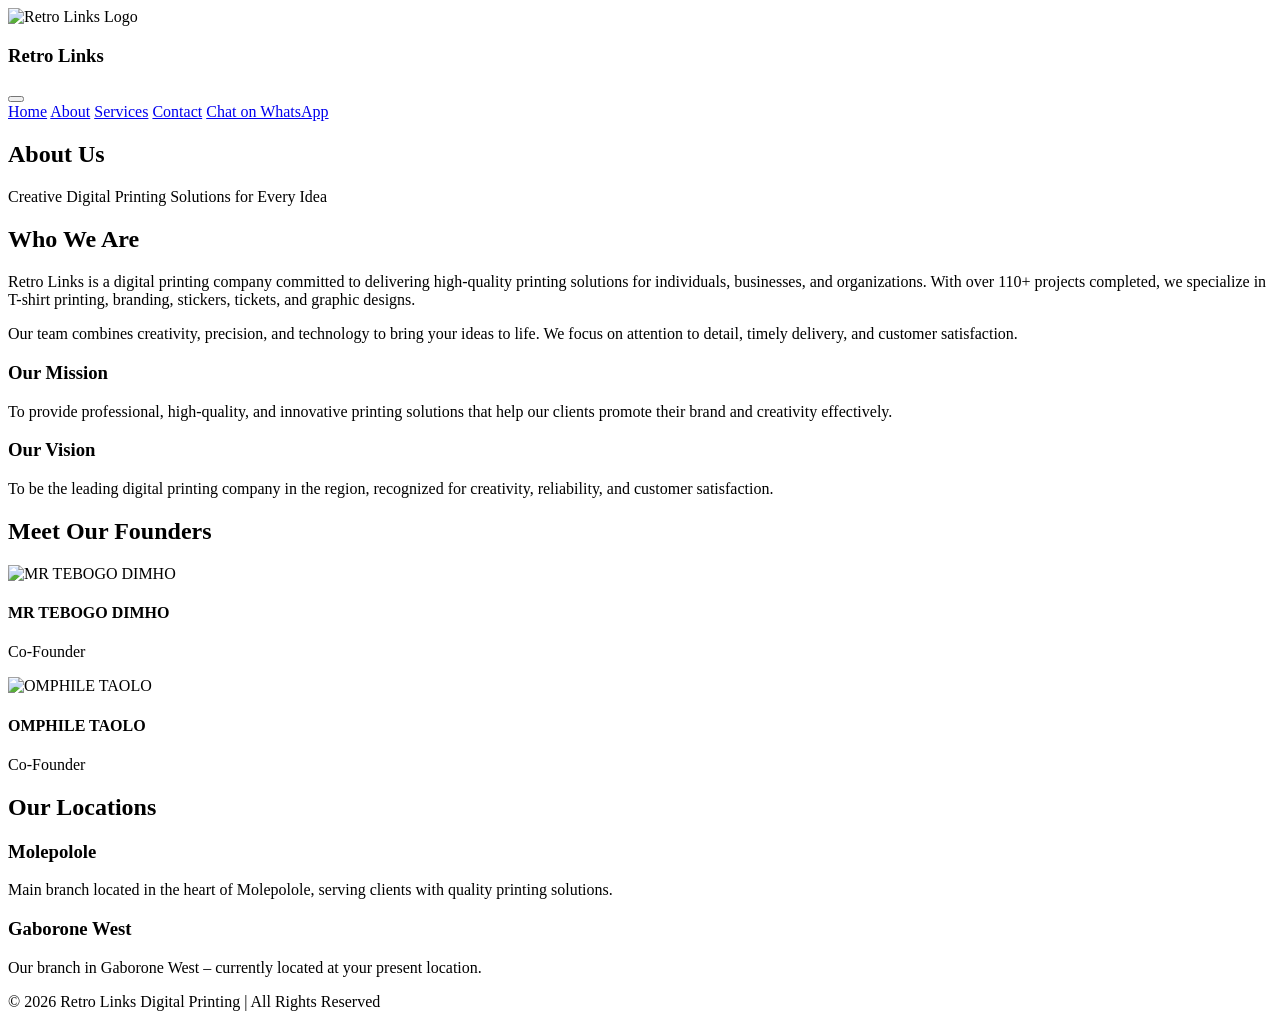
==== commit 4d48b934: "Refactor about.html with updated content and styles" ====
--- a/about.html
+++ b/about.html
@@ -25,7 +25,7 @@
   <meta name="twitter:description" content="Meet the team and learn more about Retro Links Digital Printing.">
   <meta name="twitter:image" content="IMAGES/YH.JPG">
   <link href="https://fonts.googleapis.com/css2?family=Poppins:wght@300;500;700&display=swap" rel="stylesheet">
-  <link rel="stylesheet" href="style2.css">
+  <link rel="stylesheet" href="style4.css">
 </head>
 
 <body>
